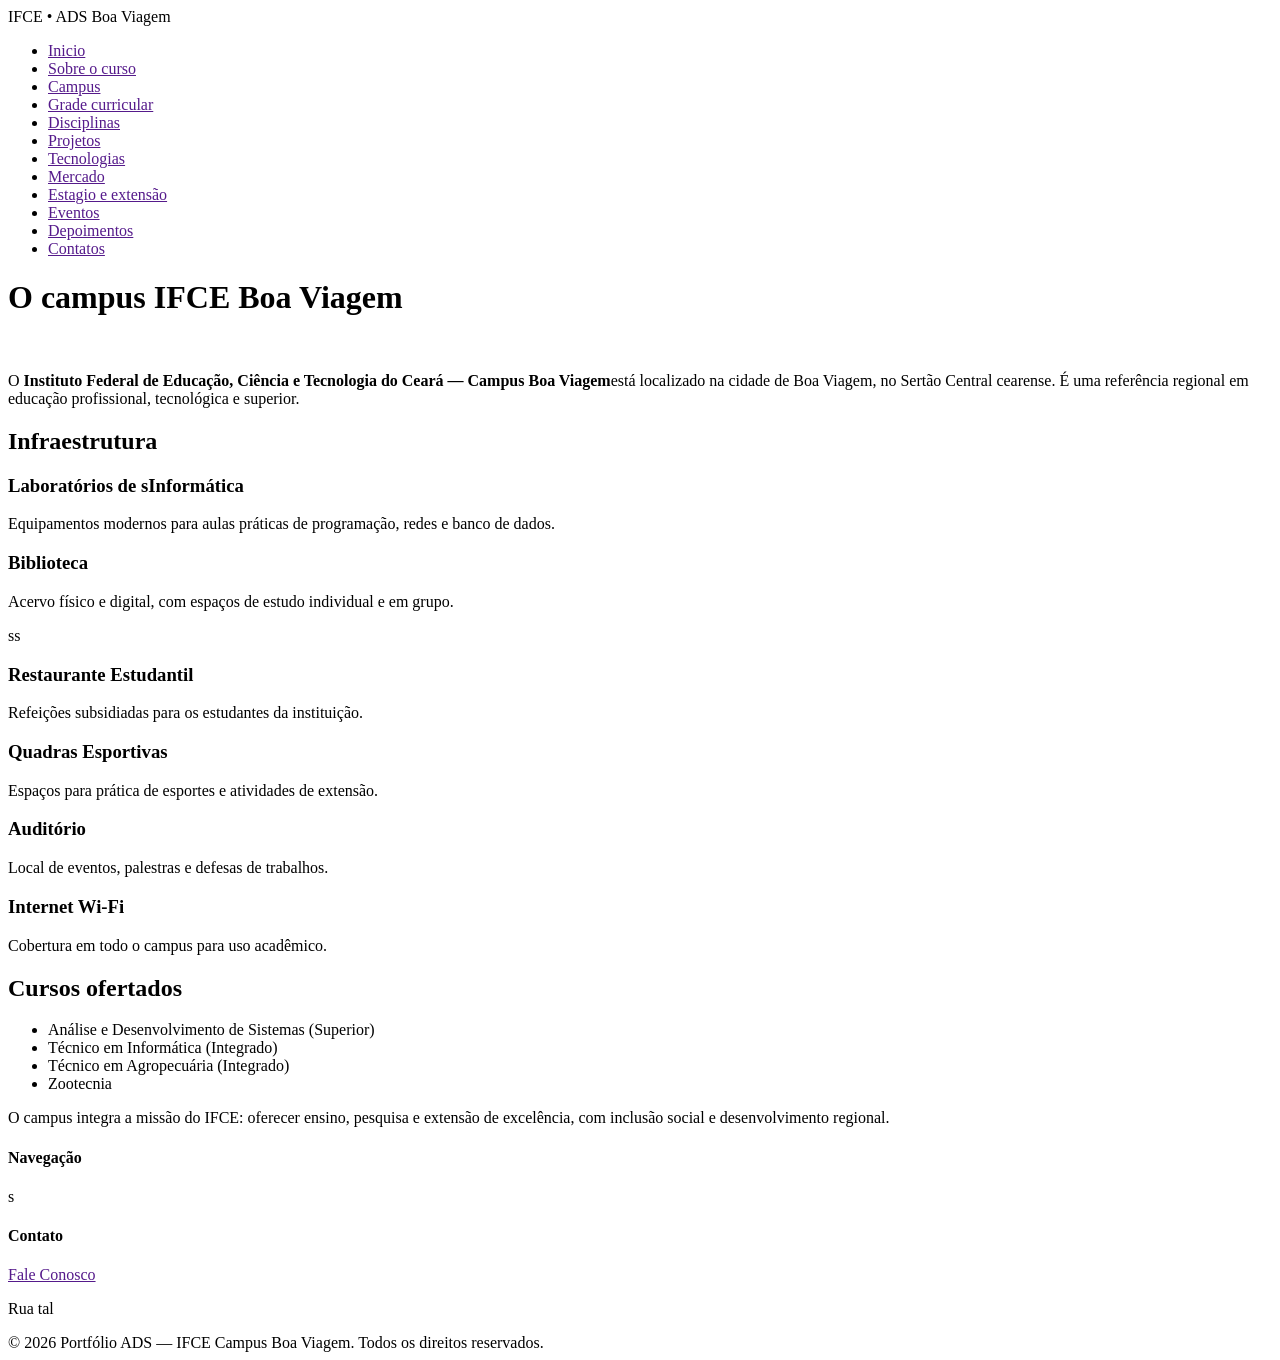
==== campus.html @ 60e9fd4e "campus" ====
<!doctype html>
<html lang="pt-br">
  <head>
    <meta charset="UTF-8" />
    <meta name="viewport" content="width=device-width, initial-scale=1.0" />
    <title>O Campus IFCE Boa Viagem</title>
    <meta
      name="description"
      content="Portfólio do curso de Análise e Desenvolvimento de Sistemas do IFCE Campus Boa Viagem - O Campus IFCE Boa Viagem"
    />
    <link rel="stylesheet" href="css/style.css" />
  </head>
  <body>
    <header>
      <div>IFCE <span>•</span> ADS Boa Viagem</div>
      <nav>
        <ul>
          <li><a href="">Inicio</a></li>
          <li><a href="">Sobre o curso</a></li>
          <li><a href="">Campus</a></li>
          <li><a href="">Grade curricular</a></li>
          <li><a href="">Disciplinas</a></li>
          <li><a href="">Projetos</a></li>
          <li><a href="">Tecnologias</a></li>
          <li><a href="">Mercado</a></li>
          <li><a href="">Estagio e extensão</a></li>
          <li><a href="">Eventos</a></li>
          <li><a href="">Depoimentos</a></li>
          <li><a href="">Contatos</a></li>
        </ul>
      </nav>
    </header>
    <main>
      <div>
        <h1>O campus IFCE Boa Viagem</h1>
        <!---Colocar a imagem do campus-->
        <img src="" alt="" />
        <p>
          O
          <strong
            >Instituto Federal de Educação, Ciência e Tecnologia do Ceará —
            Campus Boa Viagem</strong
          >está localizado na cidade de Boa Viagem, no Sertão Central cearense.
          É uma referência regional em educação profissional, tecnológica e
          superior.
        </p>
        <h2>Infraestrutura</h2>
      <div>
        <!---Fazer os card com alguma classe tipo com o nome card-->
    <div >
        <h3> Laboratórios de sInformática</h3><p>Equipamentos modernos para aulas práticas de programação, redes e banco de dados.</p></div>
    <div "><h3>Biblioteca</h3><p>Acervo físico e digital, com espaços de estudo individual e em grupo.</p></div>ss
    <div ><h3>Restaurante Estudantil</h3><p>Refeições subsidiadas para os estudantes da instituição.</p></div>
    <div ><h3>Quadras Esportivas</h3><p>Espaços para prática de esportes e atividades de extensão.</p></div>
    <div ><h3> Auditório</h3><p>Local de eventos, palestras e defesas de trabalhos.</p></div>
    <div ><h3> Internet Wi-Fi</h3><p>Cobertura em todo o campus para uso acadêmico.</p></div>
  </div>
  <h2>Cursos ofertados</h2>
  <ul>
    <li>Análise e Desenvolvimento de Sistemas (Superior)</li>
    <li>Técnico em Informática (Integrado)</li>
    <li>Técnico em Agropecuária (Integrado)</li>
    <li>Zootecnia</li>
  </ul>
  <div><p>O campus integra a missão do IFCE: oferecer ensino, pesquisa e extensão de excelência, com inclusão social e desenvolvimento regional.</p></div>
    </main>
    <footer>
        <div>
            <h4>Navegação</h4>
            <a href=""></a>
            <a href=""></a>
            <a href=""></a>
            <a href=""></a>
        </div>
        <div>s
            <h4>Contato</h4>
            <a href="">Fale Conosco</a>
            <p>Rua tal</p>
        </div>
        <div>© 2026 Portfólio ADS — IFCE Campus Boa Viagem. Todos os direitos reservados.</div>
    </footer>
  </body>
</html>
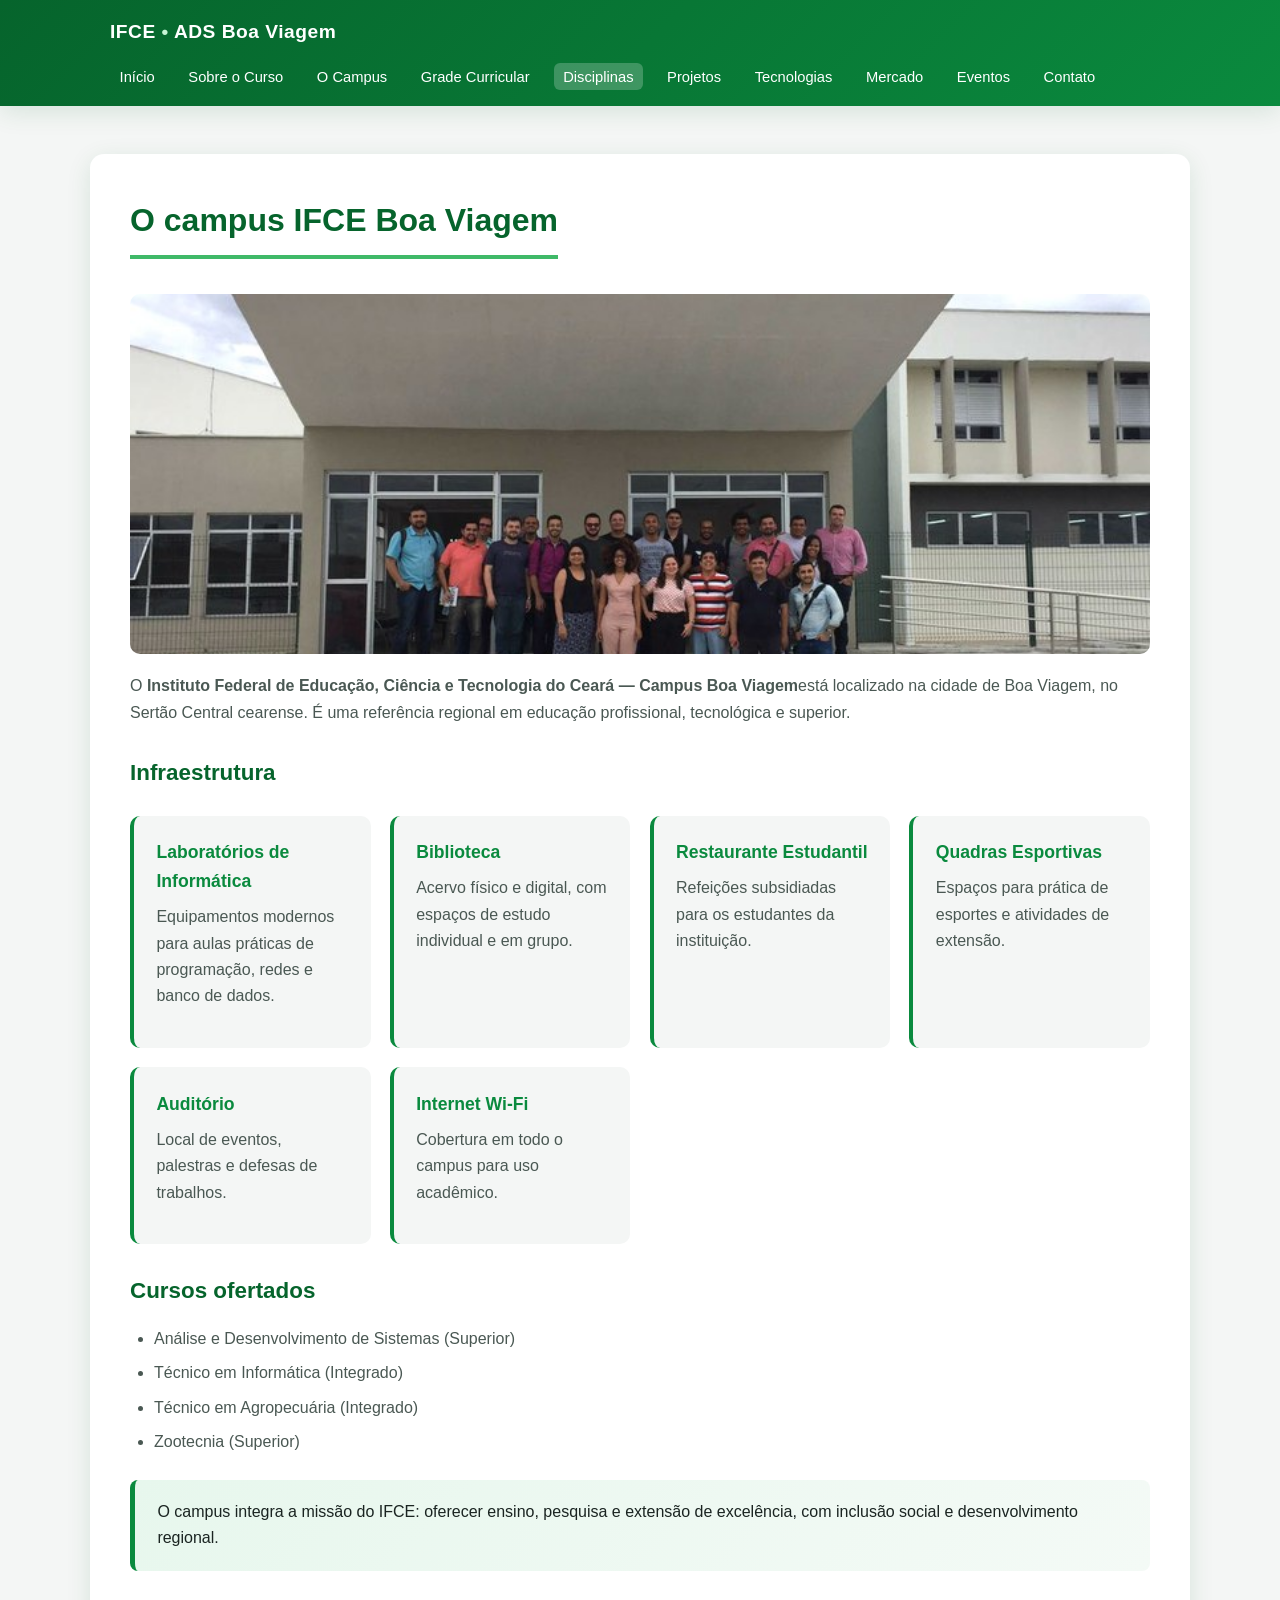
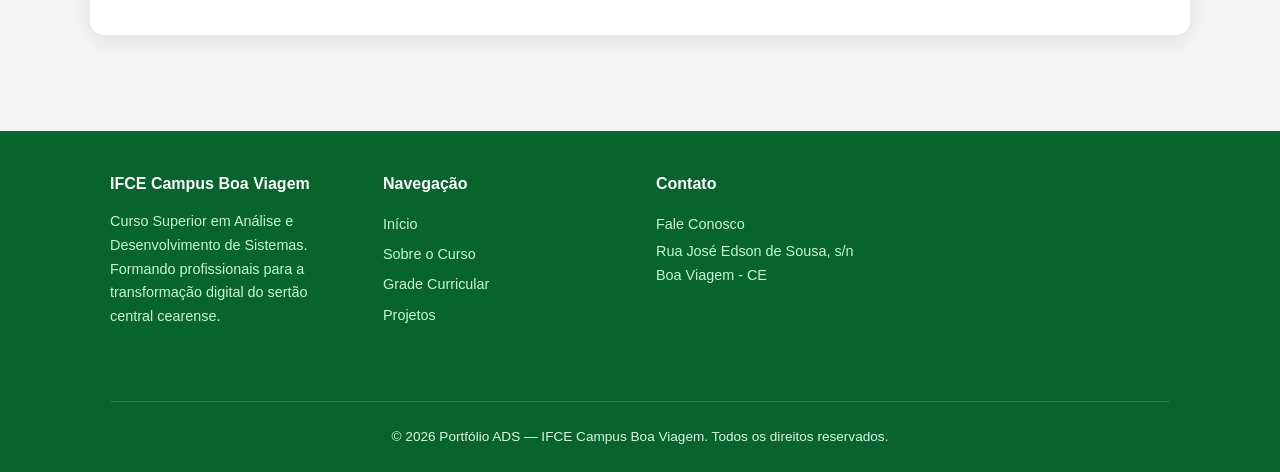
==== commit 430f60d8: "Atualização geral" ====
--- a/campus.html
+++ b/campus.html
@@ -8,33 +8,52 @@
       name="description"
       content="Portfólio do curso de Análise e Desenvolvimento de Sistemas do IFCE Campus Boa Viagem - O Campus IFCE Boa Viagem"
     />
-    <link rel="stylesheet" href="css/style.css" />
+    <link rel="stylesheet" href="default.css" />
   </head>
   <body>
-    <header>
-      <div>IFCE <span>•</span> ADS Boa Viagem</div>
-      <nav>
-        <ul>
-          <li><a href="">Inicio</a></li>
-          <li><a href="">Sobre o curso</a></li>
-          <li><a href="">Campus</a></li>
-          <li><a href="">Grade curricular</a></li>
-          <li><a href="">Disciplinas</a></li>
-          <li><a href="">Projetos</a></li>
-          <li><a href="">Tecnologias</a></li>
-          <li><a href="">Mercado</a></li>
-          <li><a href="">Estagio e extensão</a></li>
-          <li><a href="">Eventos</a></li>
-          <li><a href="">Depoimentos</a></li>
-          <li><a href="">Contatos</a></li>
-        </ul>
-      </nav>
+     <header class="topo">
+      <div class="container topo-flex">
+        <div class="logo">IFCE <span>•</span> ADS Boa Viagem</div>
+        <nav>
+          <ul>
+            <li><a href="index.html" data-page="index.html">Início</a></li>
+            <li>
+              <a href="sobre.html" data-page="sobre.html">Sobre o Curso</a>
+            </li>
+            <li><a href="campus.html" data-page="campus.html">O Campus</a></li>
+            <li>
+              <a href="grade.html" data-page="grade.html">Grade Curricular</a>
+            </li>
+            <li>
+              <a
+                href="disciplinas.html"
+                data-page="disciplinas.html"
+                class="ativo"
+                >Disciplinas</a
+              >
+            </li>
+            <li>
+              <a href="projetos.html" data-page="projetos.html">Projetos</a>
+            </li>
+            <li>
+              <a href="tecnologias.html" data-page="tecnologias.html"
+                >Tecnologias</a
+              >
+            </li>
+            <li><a href="mercado.html" data-page="mercado.html">Mercado</a></li>
+           
+            <li><a href="eventos.html" data-page="eventos.html">Eventos</a></li>
+            
+            <li><a href="contato.html" data-page="contato.html">Contato</a></li>
+          </ul>
+        </nav>
+      </div>
     </header>
     <main>
-      <div>
-        <h1>O campus IFCE Boa Viagem</h1>
+      <div class="container">
+        <h1 class="titulo">O campus IFCE Boa Viagem</h1>
         <!---Colocar a imagem do campus-->
-        <img src="" alt="" />
+        <img src="./img/c0e20e7d-0bf5-413f-8aed-15271212610f.jpeg" alt="Vista do campus com a equipe" class="img-destaque" />
         <p>
           O
           <strong
@@ -45,39 +64,45 @@
           superior.
         </p>
         <h2>Infraestrutura</h2>
-      <div>
+      <div class="grid grid-3">
         <!---Fazer os card com alguma classe tipo com o nome card-->
-    <div >
-        <h3> Laboratórios de sInformática</h3><p>Equipamentos modernos para aulas práticas de programação, redes e banco de dados.</p></div>
-    <div "><h3>Biblioteca</h3><p>Acervo físico e digital, com espaços de estudo individual e em grupo.</p></div>ss
-    <div ><h3>Restaurante Estudantil</h3><p>Refeições subsidiadas para os estudantes da instituição.</p></div>
-    <div ><h3>Quadras Esportivas</h3><p>Espaços para prática de esportes e atividades de extensão.</p></div>
-    <div ><h3> Auditório</h3><p>Local de eventos, palestras e defesas de trabalhos.</p></div>
-    <div ><h3> Internet Wi-Fi</h3><p>Cobertura em todo o campus para uso acadêmico.</p></div>
+    <div class="card">
+        <h3> Laboratórios de Informática</h3><p>Equipamentos modernos para aulas práticas de programação, redes e banco de dados.</p></div>
+    <div class="card"><h3>Biblioteca</h3><p>Acervo físico e digital, com espaços de estudo individual e em grupo.</p></div>
+    <div class="card"><h3>Restaurante Estudantil</h3><p>Refeições subsidiadas para os estudantes da instituição.</p></div>
+    <div class="card" ><h3>Quadras Esportivas</h3><p>Espaços para prática de esportes e atividades de extensão.</p></div>
+    <div class="card"><h3> Auditório</h3><p>Local de eventos, palestras e defesas de trabalhos.</p></div>
+    <div class="card"><h3> Internet Wi-Fi</h3><p>Cobertura em todo o campus para uso acadêmico.</p></div>
   </div>
   <h2>Cursos ofertados</h2>
-  <ul>
+  <ul class="lista">
     <li>Análise e Desenvolvimento de Sistemas (Superior)</li>
     <li>Técnico em Informática (Integrado)</li>
     <li>Técnico em Agropecuária (Integrado)</li>
-    <li>Zootecnia</li>
+    <li>Zootecnia (Superior)</li>
   </ul>
-  <div><p>O campus integra a missão do IFCE: oferecer ensino, pesquisa e extensão de excelência, com inclusão social e desenvolvimento regional.</p></div>
+  <div class="destaque"><p>O campus integra a missão do IFCE: oferecer ensino, pesquisa e extensão de excelência, com inclusão social e desenvolvimento regional.</p></div>
     </main>
     <footer>
-        <div>
-            <h4>Navegação</h4>
-            <a href=""></a>
-            <a href=""></a>
-            <a href=""></a>
-            <a href=""></a>
-        </div>
-        <div>s
-            <h4>Contato</h4>
-            <a href="">Fale Conosco</a>
-            <p>Rua tal</p>
-        </div>
-        <div>© 2026 Portfólio ADS — IFCE Campus Boa Viagem. Todos os direitos reservados.</div>
-    </footer>
+  <div class="container">
+    <div>
+      <h4>IFCE Campus Boa Viagem</h4>
+      <p style="color:#c8f5d6;font-size:.9rem">Curso Superior em Análise e Desenvolvimento de Sistemas. Formando profissionais para a transformação digital do sertão central cearense.</p>
+    </div>
+    <div>
+      <h4>Navegação</h4>
+      <a href="index.html">Início</a>
+      <a href="sobre.html">Sobre o Curso</a>
+      <a href="grade.html">Grade Curricular</a>
+      <a href="projetos.html">Projetos</a>
+    </div>
+    <div>
+      <h4>Contato</h4>
+      <a href="contato.html">Fale Conosco</a>
+      <p style="color:#c8f5d6;font-size:.9rem">Rua José Edson de Sousa, s/n<br>Boa Viagem - CE</p>
+    </div>
+    <div class="copy">© 2026 Portfólio ADS — IFCE Campus Boa Viagem. Todos os direitos reservados.</div>
+  </div>
+</footer>
   </body>
 </html>
--- a/default.css
+++ b/default.css
@@ -0,0 +1,477 @@
+/* ============================================
+   🌿 PORTFÓLIO ADS IFCE — ESTILOS GLOBAIS
+   ============================================ */
+
+/* ----- CORES (variáveis) ----- */
+:root {
+  --verde: #0a8a3e;
+  --verde-escuro: #06642c;
+  --verde-claro: #3fb968;
+  --branco: #ffffff;
+  --cinza: #f4f6f5;
+  --cinza-2: #e6ebe7;
+  --texto: #1a2421;
+  --texto-suave: #4a5853;
+  --sombra: 0 6px 24px rgba(6, 100, 44, 0.12);
+}
+
+/* ----- RESET BÁSICO ----- */
+* {
+  box-sizing: border-box;
+  margin: 0;
+  padding: 0;
+}
+
+html {
+  scroll-behavior: smooth;
+}
+
+body {
+  font-family: "Segoe UI", Tahoma, Arial, sans-serif;
+  color: var(--texto);
+  background: var(--cinza);
+  line-height: 1.65;
+}
+
+a {
+  color: var(--verde-escuro);
+  text-decoration: none;
+}
+
+a:hover {
+  text-decoration: underline;
+}
+
+img {
+  max-width: 100%;
+  display: block;
+}
+
+/* ============================================
+   HEADER (topo)
+   ============================================ */
+
+header.topo {
+  background: linear-gradient(135deg, var(--verde-escuro), var(--verde));
+  color: #fff;
+  padding: 1rem 0;
+  box-shadow: var(--sombra);
+  position: sticky;
+  top: 0;
+  z-index: 50;
+}
+
+.container {
+  max-width: 1100px;
+  margin: 0 auto;
+  padding: 0 1.25rem;
+}
+
+.topo-flex {
+  display: flex;
+  justify-content: space-between;
+  align-items: center;
+  flex-wrap: wrap;
+  gap: 1rem;
+}
+
+.logo {
+  font-weight: 700;
+  font-size: 1.2rem;
+  letter-spacing: 0.5px;
+}
+
+.logo span {
+  color: #c8f5d6;
+}
+
+nav ul {
+  display: flex;
+  flex-wrap: wrap;
+  gap: 0.25rem 0.9rem;
+  list-style: none;
+}
+
+nav a {
+  color: #fff;
+  font-size: 0.92rem;
+  padding: 0.35rem 0.6rem;
+  border-radius: 6px;
+  transition: background 0.2s;
+}
+
+nav a:hover {
+  background: rgba(255, 255, 255, 0.15);
+  text-decoration: none;
+}
+
+nav a.ativo {
+  background: rgba(255, 255, 255, 0.22);
+}
+
+/* ============================================
+   HERO (seção de destaque no topo)
+   ============================================ */
+
+.hero {
+  background:
+    linear-gradient(rgba(6, 100, 44, 0.7), rgba(10, 138, 62, 0.6)),
+    url("../img/hero.jpg") center / cover;
+  color: #fff;
+  padding: 5rem 1rem;
+  text-align: center;
+}
+
+.hero h1 {
+  font-size: 2.6rem;
+  margin-bottom: 1rem;
+  text-shadow: 0 2px 8px rgba(0, 0, 0, 0.3);
+}
+
+.hero p {
+  font-size: 1.15rem;
+  max-width: 720px;
+  margin: 0 auto 1.5rem;
+}
+
+.btn {
+  display: inline-block;
+  background: #fff;
+  color: var(--verde-escuro);
+  padding: 0.85rem 1.8rem;
+  border-radius: 30px;
+  font-weight: 600;
+  transition:
+    transform 0.2s,
+    box-shadow 0.2s;
+}
+
+.btn:hover {
+  transform: translateY(-2px);
+  box-shadow: 0 8px 20px rgba(0, 0, 0, 0.2);
+  text-decoration: none;
+}
+
+.btn-outline {
+  background: transparent;
+  color: #fff;
+  border: 2px solid #fff;
+}
+
+/* ============================================
+   CONTEÚDO PRINCIPAL
+   ============================================ */
+
+main {
+  padding: 3rem 0;
+  min-height: 60vh;
+}
+
+main .container {
+  background: #fff;
+  padding: 2.5rem;
+  border-radius: 14px;
+  box-shadow: var(--sombra);
+}
+
+h1.titulo {
+  color: var(--verde-escuro);
+  font-size: 2rem;
+  margin-bottom: 1rem;
+  border-bottom: 4px solid var(--verde-claro);
+  padding-bottom: 0.5rem;
+  display: inline-block;
+}
+
+h2 {
+  color: var(--verde-escuro);
+  margin: 1.8rem 0 0.8rem;
+  font-size: 1.4rem;
+}
+
+h3 {
+  color: var(--verde);
+  margin: 1.2rem 0 0.5rem;
+  font-size: 1.1rem;
+}
+
+p {
+  margin-bottom: 1rem;
+  color: var(--texto-suave);
+}
+
+ul.lista,
+ol.lista {
+  margin: 1rem 0 1.2rem 1.5rem;
+}
+
+ul.lista li,
+ol.lista li {
+  margin-bottom: 0.5rem;
+  color: var(--texto-suave);
+}
+
+/* ============================================
+   GRID DE CARDS
+   ============================================ */
+
+.grid {
+  display: grid;
+  gap: 1.2rem;
+  margin: 1.5rem 0;
+}
+
+.grid-2 {
+  grid-template-columns: repeat(auto-fit, minmax(260px, 1fr));
+}
+
+.grid-3 {
+  grid-template-columns: repeat(auto-fit, minmax(220px, 1fr));
+}
+
+/*
+   💡 CARD
+   Cada card tem:
+   - fundo cinza claro
+   - borda verde na esquerda (destaque)
+   - cantos arredondados
+   - elevação suave ao passar o mouse
+*/
+
+.card {
+  background: var(--cinza);
+  padding: 1.4rem;
+  border-radius: 10px;
+  border-left: 4px solid var(--verde);
+  transition:
+    transform 0.2s,
+    box-shadow 0.2s;
+}
+
+.card:hover {
+  transform: translateY(-4px);
+  box-shadow: var(--sombra);
+}
+
+.card h3 {
+  margin-top: 0;
+}
+
+/* Número grande dentro do card (ex: estatísticas) */
+.card .num {
+  font-size: 2rem;
+  font-weight: 700;
+  color: var(--verde);
+  display: block;
+  margin-bottom: 0.3rem;
+}
+
+/* ============================================
+   TABELA
+   ============================================ */
+
+table {
+  width: 100%;
+  border-collapse: collapse;
+  margin: 1.5rem 0;
+  background: #fff;
+  border-radius: 8px;
+  overflow: hidden;
+  box-shadow: 0 2px 6px rgba(0, 0, 0, 0.05);
+}
+
+th {
+  background: var(--verde-escuro);
+  color: #fff;
+  padding: 0.85rem;
+  text-align: left;
+}
+
+td {
+  padding: 0.75rem 0.85rem;
+  border-bottom: 1px solid var(--cinza-2);
+}
+
+/* linhas pares com fundo diferente */
+tr:nth-child(even) td {
+  background: var(--cinza);
+}
+
+/* ============================================
+   DESTAQUE (caixa de aviso / info)
+   ============================================ */
+
+.destaque {
+  background: linear-gradient(135deg, #e7f7ed, #f4faf6);
+  border-left: 5px solid var(--verde);
+  padding: 1.2rem 1.4rem;
+  border-radius: 8px;
+  margin: 1.5rem 0;
+}
+
+.destaque p {
+  margin: 0;
+  color: var(--texto);
+}
+
+/* ============================================
+   IMAGEM DE DESTAQUE
+   ============================================ */
+
+.img-destaque {
+  width: 100%;
+  max-height: 360px;
+  object-fit: cover;
+  border-radius: 10px;
+  margin: 1.2rem 0;
+}
+
+/* ============================================
+   FORMULÁRIO
+   ============================================ */
+
+form {
+  display: grid;
+  gap: 1rem;
+  max-width: 560px;
+}
+
+label {
+  font-weight: 600;
+  color: var(--verde-escuro);
+}
+
+input,
+textarea,
+select {
+  width: 100%;
+  padding: 0.75rem;
+  border: 1.5px solid var(--cinza-2);
+  border-radius: 8px;
+  font: inherit;
+  background: #fff;
+}
+
+input:focus,
+textarea:focus,
+select:focus {
+  outline: none;
+  border-color: var(--verde);
+}
+
+button {
+  background: var(--verde);
+  color: #fff;
+  border: none;
+  padding: 0.85rem 2rem;
+  border-radius: 30px;
+  font-weight: 600;
+  cursor: pointer;
+  font-size: 1rem;
+}
+
+button:hover {
+  background: var(--verde-escuro);
+}
+
+/* ============================================
+   TIMELINE (linha do tempo)
+   ============================================ */
+
+.timeline {
+  position: relative;
+  padding-left: 2rem;
+  margin: 1.5rem 0;
+}
+
+/* linha vertical */
+.timeline::before {
+  content: "";
+  position: absolute;
+  left: 0.5rem;
+  top: 0;
+  bottom: 0;
+  width: 3px;
+  background: var(--verde-claro);
+}
+
+.timeline-item {
+  position: relative;
+  margin-bottom: 1.5rem;
+  padding-left: 1rem;
+}
+
+/* bolinha na linha do tempo */
+.timeline-item::before {
+  content: "";
+  position: absolute;
+  left: -1.65rem;
+  top: 0.4rem;
+  width: 14px;
+  height: 14px;
+  background: var(--verde);
+  border-radius: 50%;
+  border: 3px solid #fff;
+  box-shadow: 0 0 0 2px var(--verde);
+}
+
+.timeline-item strong {
+  color: var(--verde-escuro);
+}
+
+/* ============================================
+   FOOTER (rodapé)
+   ============================================ */
+
+footer {
+  background: var(--verde-escuro);
+  color: #dff5e6;
+  padding: 2.5rem 1rem 1.5rem;
+  margin-top: 3rem;
+}
+
+footer .container {
+  display: grid;
+  grid-template-columns: repeat(auto-fit, minmax(220px, 1fr));
+  gap: 2rem;
+}
+
+footer h4 {
+  color: #fff;
+  margin-bottom: 0.8rem;
+  font-size: 1rem;
+}
+
+footer a {
+  color: #c8f5d6;
+  display: block;
+  padding: 0.2rem 0;
+  font-size: 0.9rem;
+}
+
+footer .copy {
+  text-align: center;
+  padding-top: 1.5rem;
+  margin-top: 1.5rem;
+  border-top: 1px solid rgba(255, 255, 255, 0.15);
+  font-size: 0.85rem;
+  grid-column: 1 / -1;
+}
+
+/* ============================================
+   RESPONSIVO (tela pequena)
+   ============================================ */
+
+@media (max-width: 640px) {
+  .hero h1 {
+    font-size: 1.9rem;
+  }
+
+  main .container {
+    padding: 1.5rem;
+  }
+
+  nav ul {
+    justify-content: center;
+  }
+}
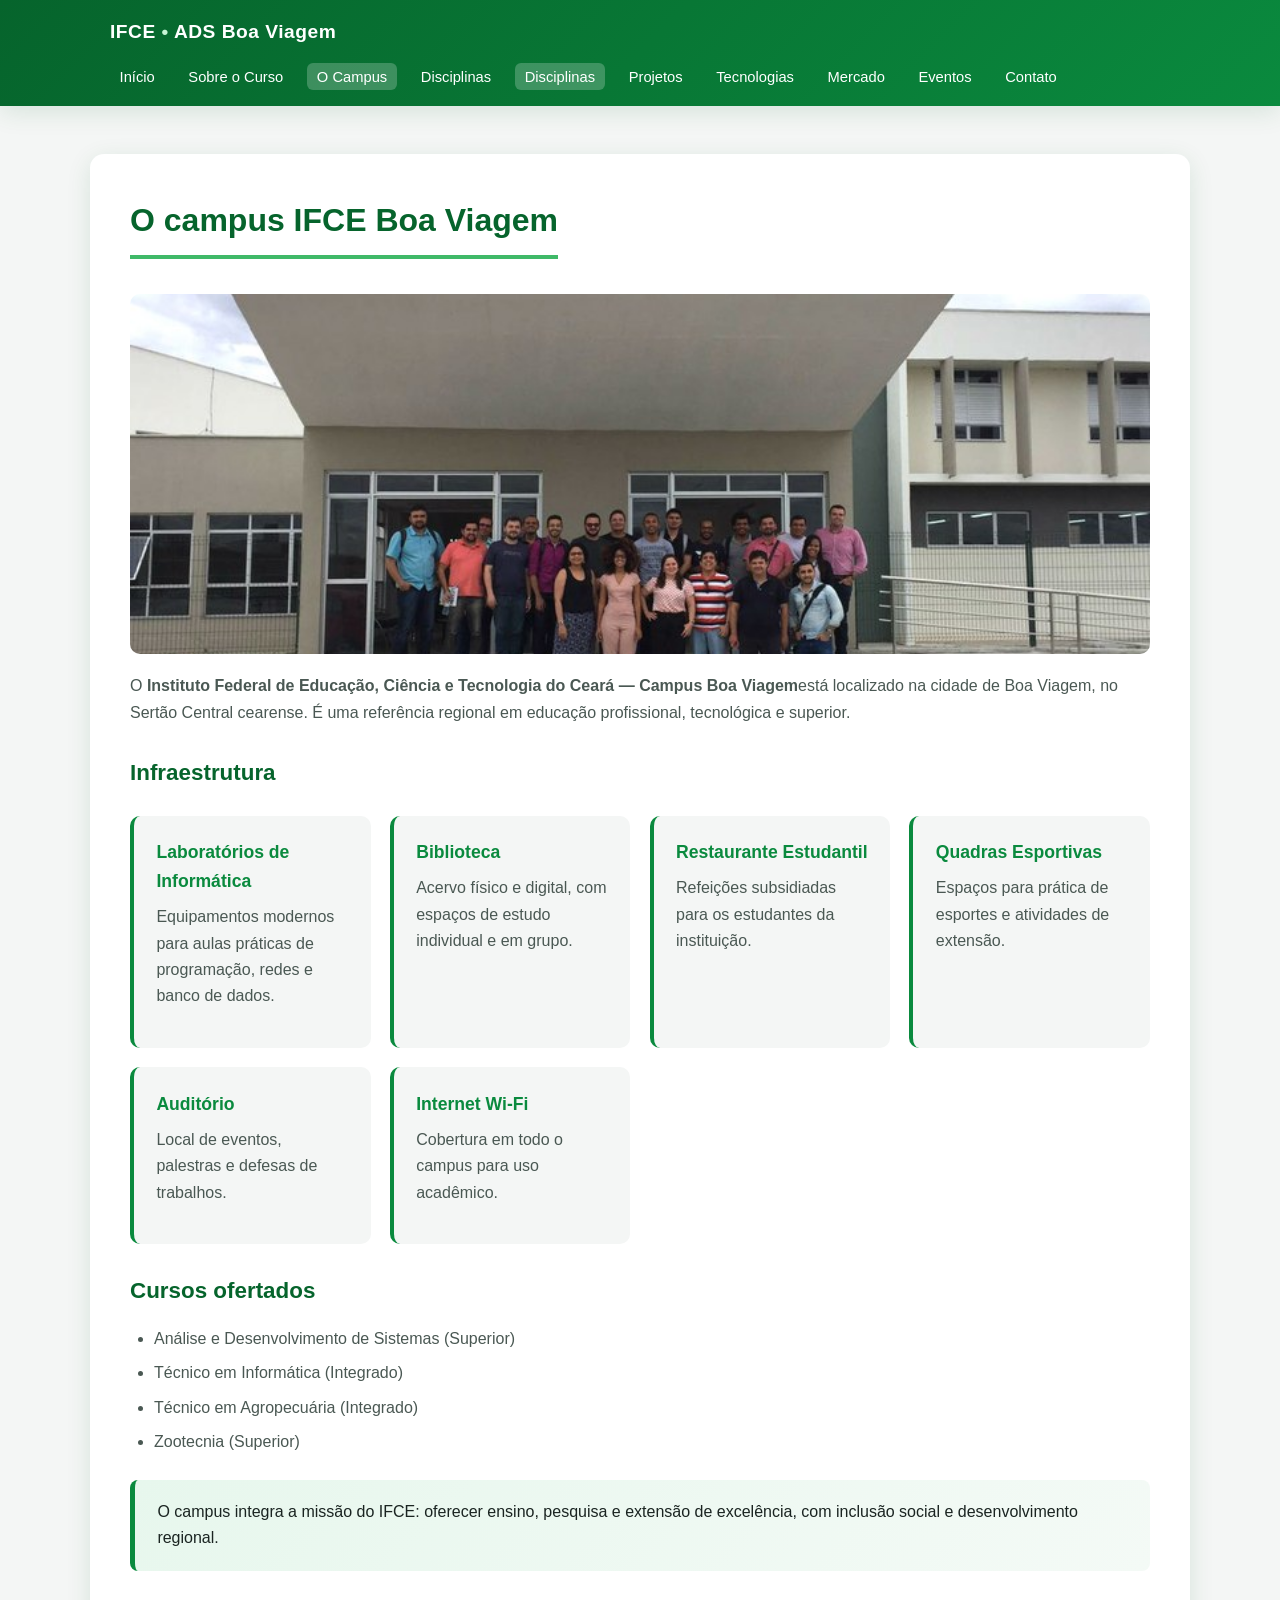
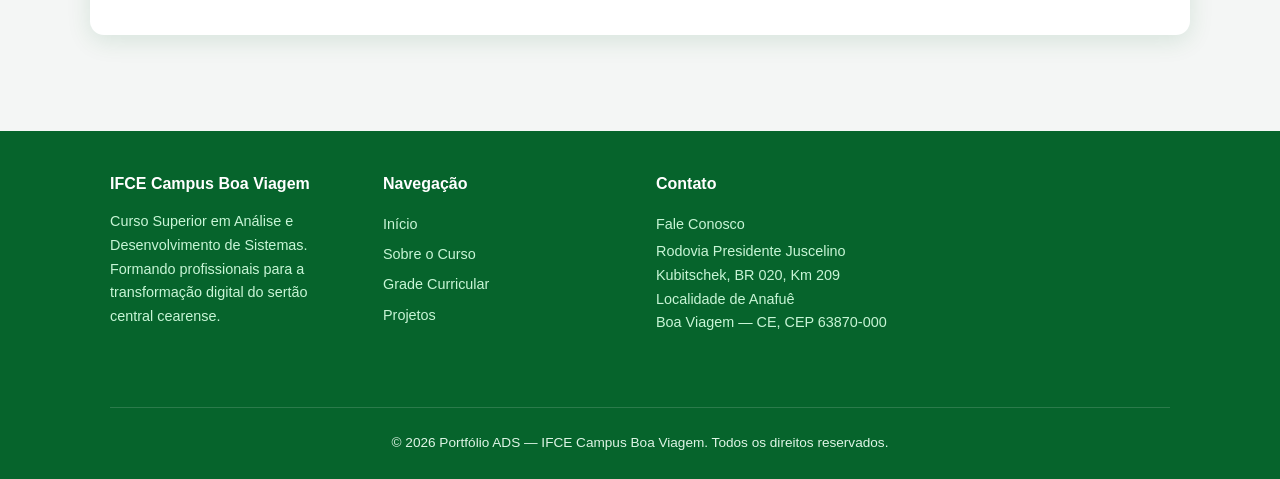
==== commit a00e8536: "Corrige navegação, links e padroniza header/footer em todas as páginas" ====
--- a/campus.html
+++ b/campus.html
@@ -20,9 +20,13 @@
             <li>
               <a href="sobre.html" data-page="sobre.html">Sobre o Curso</a>
             </li>
-            <li><a href="campus.html" data-page="campus.html">O Campus</a></li>
+            <li><a href="campus.html" data-page="campus.html" class="ativo">O Campus</a></li>
             <li>
-              <a href="grade.html" data-page="grade.html">Grade Curricular</a>
+              <a
+                href="disciplinas.html"
+                data-page="disciplinas.html"
+                >Disciplinas</a
+              >
             </li>
             <li>
               <a
@@ -99,7 +103,7 @@
     <div>
       <h4>Contato</h4>
       <a href="contato.html">Fale Conosco</a>
-      <p style="color:#c8f5d6;font-size:.9rem">Rua José Edson de Sousa, s/n<br>Boa Viagem - CE</p>
+      <p style="color:#c8f5d6;font-size:.9rem">Rodovia Presidente Juscelino Kubitschek, BR 020, Km 209<br>Localidade de Anafuê<br>Boa Viagem — CE, CEP 63870-000</p>
     </div>
     <div class="copy">© 2026 Portfólio ADS — IFCE Campus Boa Viagem. Todos os direitos reservados.</div>
   </div>
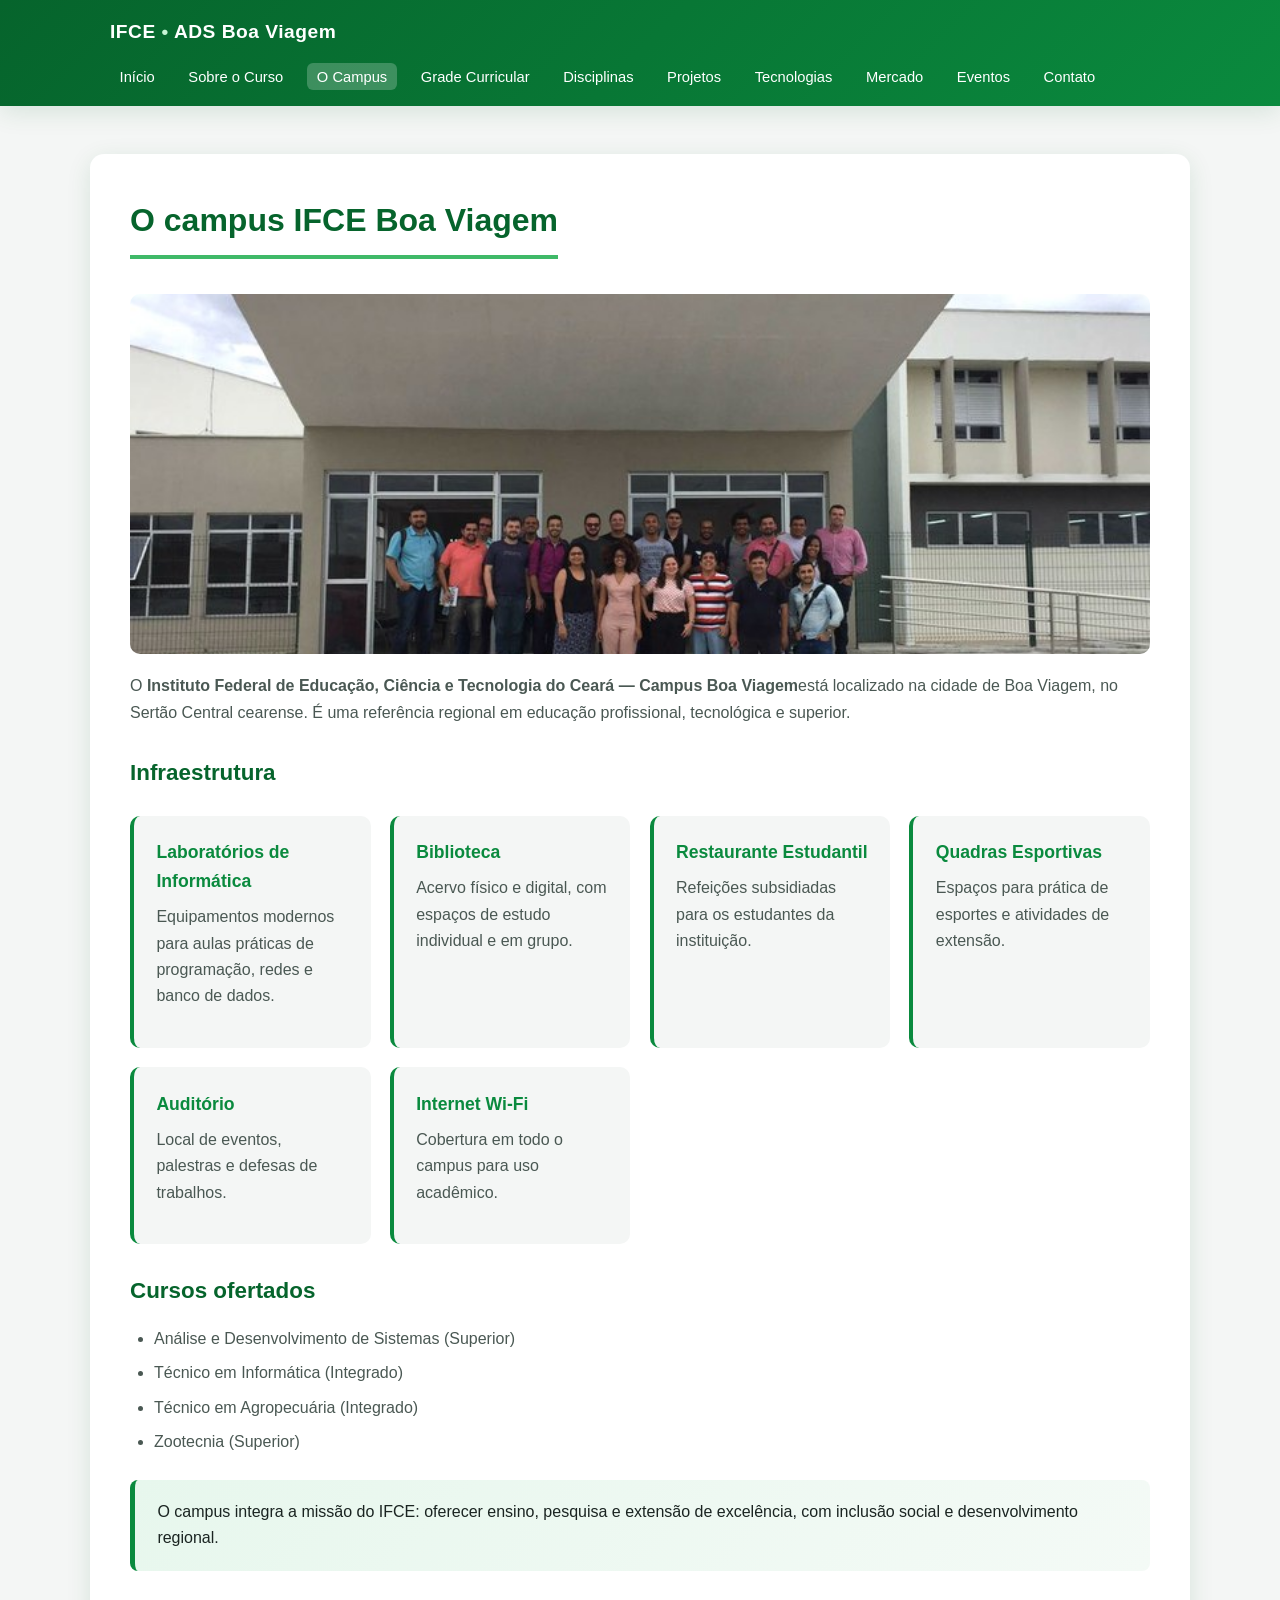
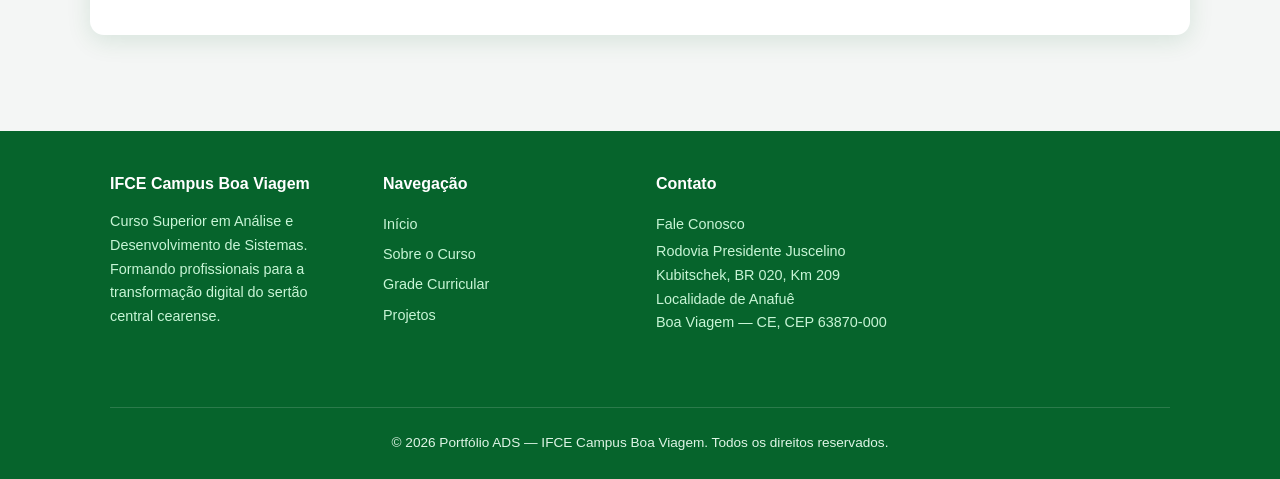
==== commit 9dd4f946: "Corrige navegação: campus.php (grade faltando, disciplinas duplicado), projetos.php (tecbologias), e" ====
--- a/campus.html
+++ b/campus.html
@@ -22,27 +22,16 @@
             </li>
             <li><a href="campus.html" data-page="campus.html" class="ativo">O Campus</a></li>
             <li>
-              <a
-                href="disciplinas.html"
-                data-page="disciplinas.html"
-                >Disciplinas</a
-              >
+              <a href="grade.html" data-page="grade.html">Grade Curricular</a>
             </li>
             <li>
-              <a
-                href="disciplinas.html"
-                data-page="disciplinas.html"
-                class="ativo"
-                >Disciplinas</a
-              >
+              <a href="disciplinas.html" data-page="disciplinas.html">Disciplinas</a>
             </li>
             <li>
               <a href="projetos.html" data-page="projetos.html">Projetos</a>
             </li>
             <li>
-              <a href="tecnologias.html" data-page="tecnologias.html"
-                >Tecnologias</a
-              >
+              <a href="tecnologias.html" data-page="tecnologias.html">Tecnologias</a>
             </li>
             <li><a href="mercado.html" data-page="mercado.html">Mercado</a></li>
            
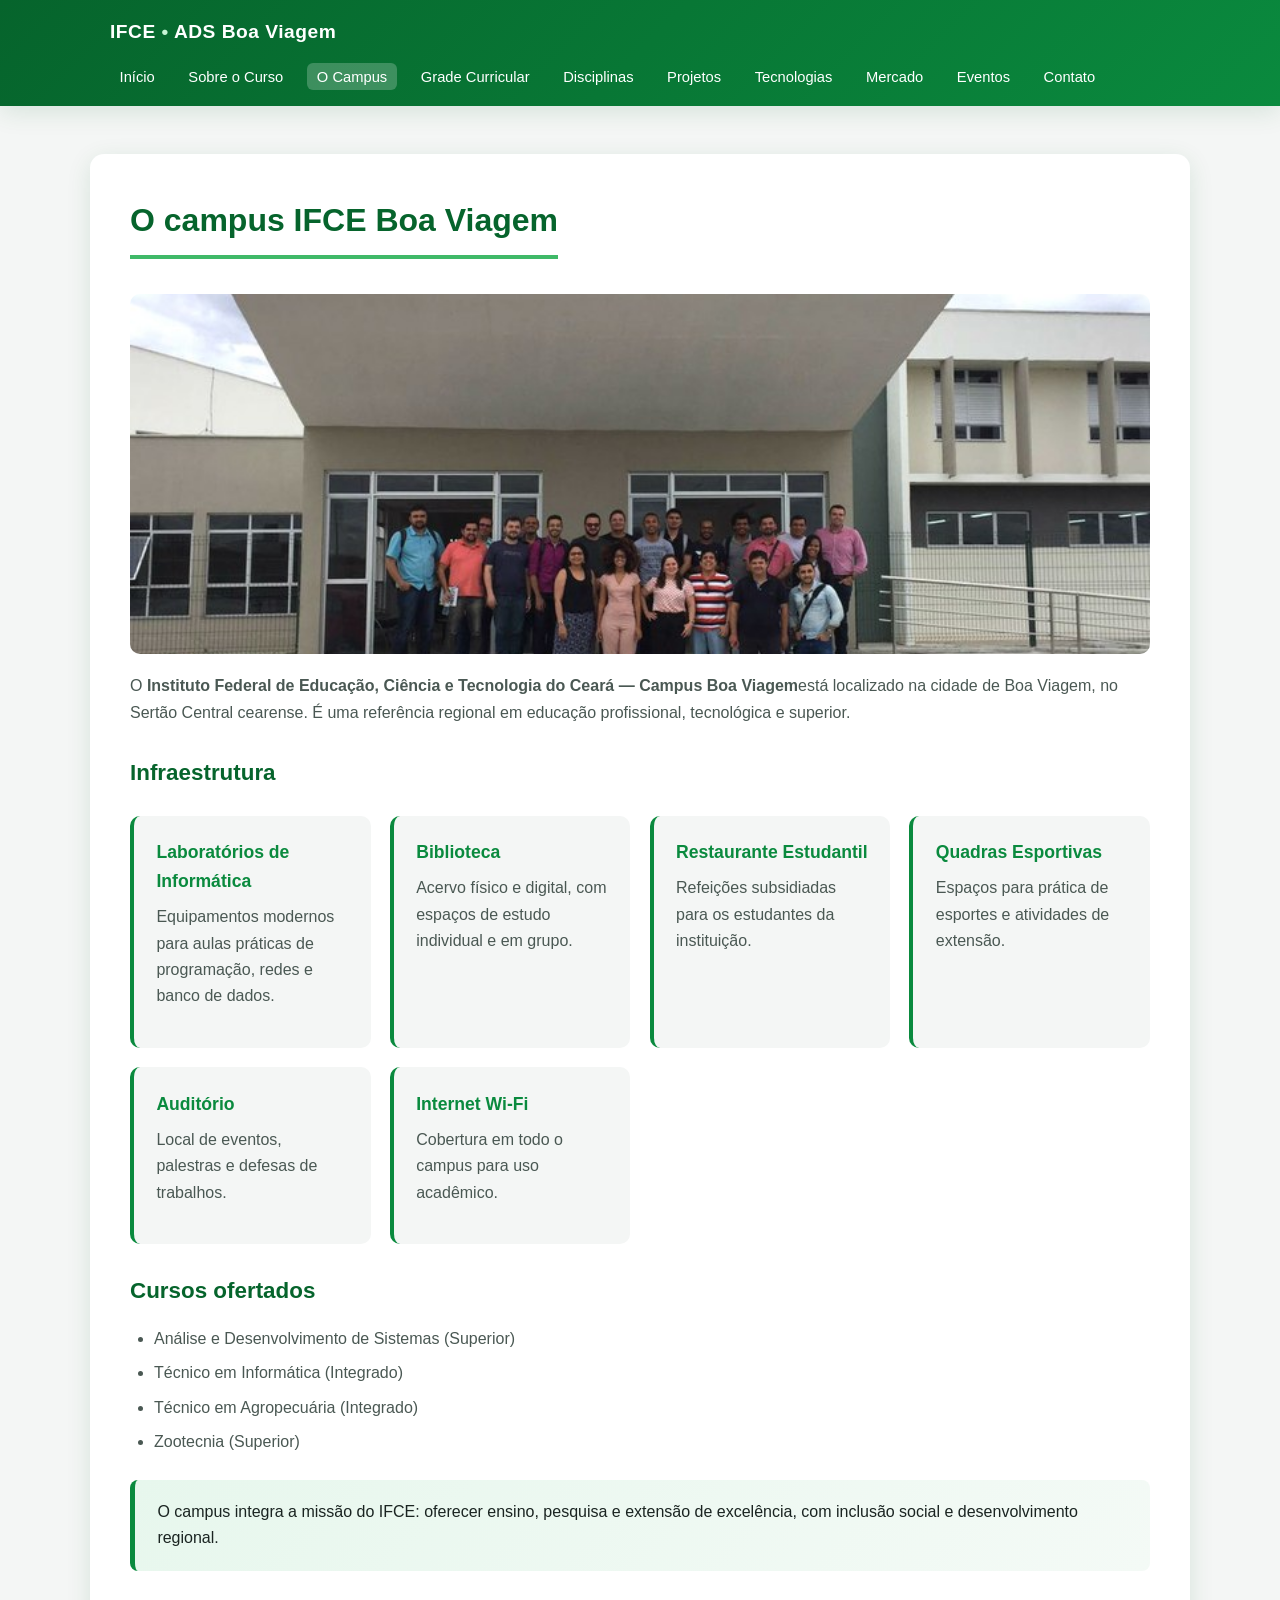
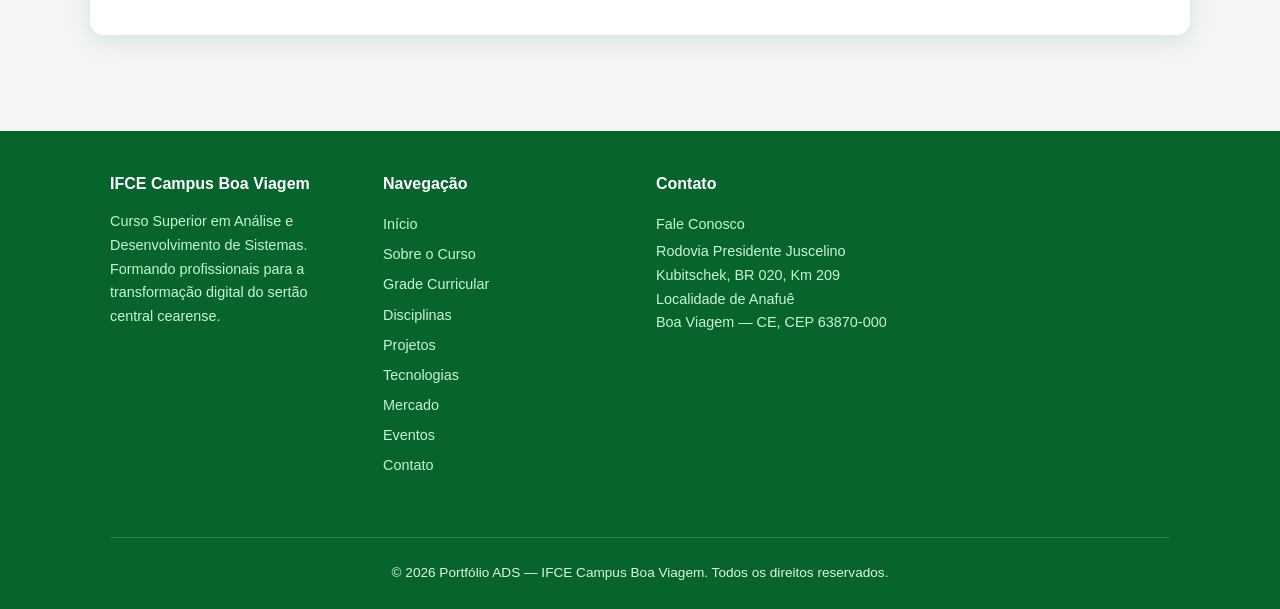
==== commit 36abc612: "Padroniza páginas grade.html e tecnologias.html (layout, classes, footer) e completa footer com toda" ====
--- a/campus.html
+++ b/campus.html
@@ -87,7 +87,12 @@
       <a href="index.html">Início</a>
       <a href="sobre.html">Sobre o Curso</a>
       <a href="grade.html">Grade Curricular</a>
+      <a href="disciplinas.html">Disciplinas</a>
       <a href="projetos.html">Projetos</a>
+      <a href="tecnologias.html">Tecnologias</a>
+      <a href="mercado.html">Mercado</a>
+      <a href="eventos.html">Eventos</a>
+      <a href="contato.html">Contato</a>
     </div>
     <div>
       <h4>Contato</h4>
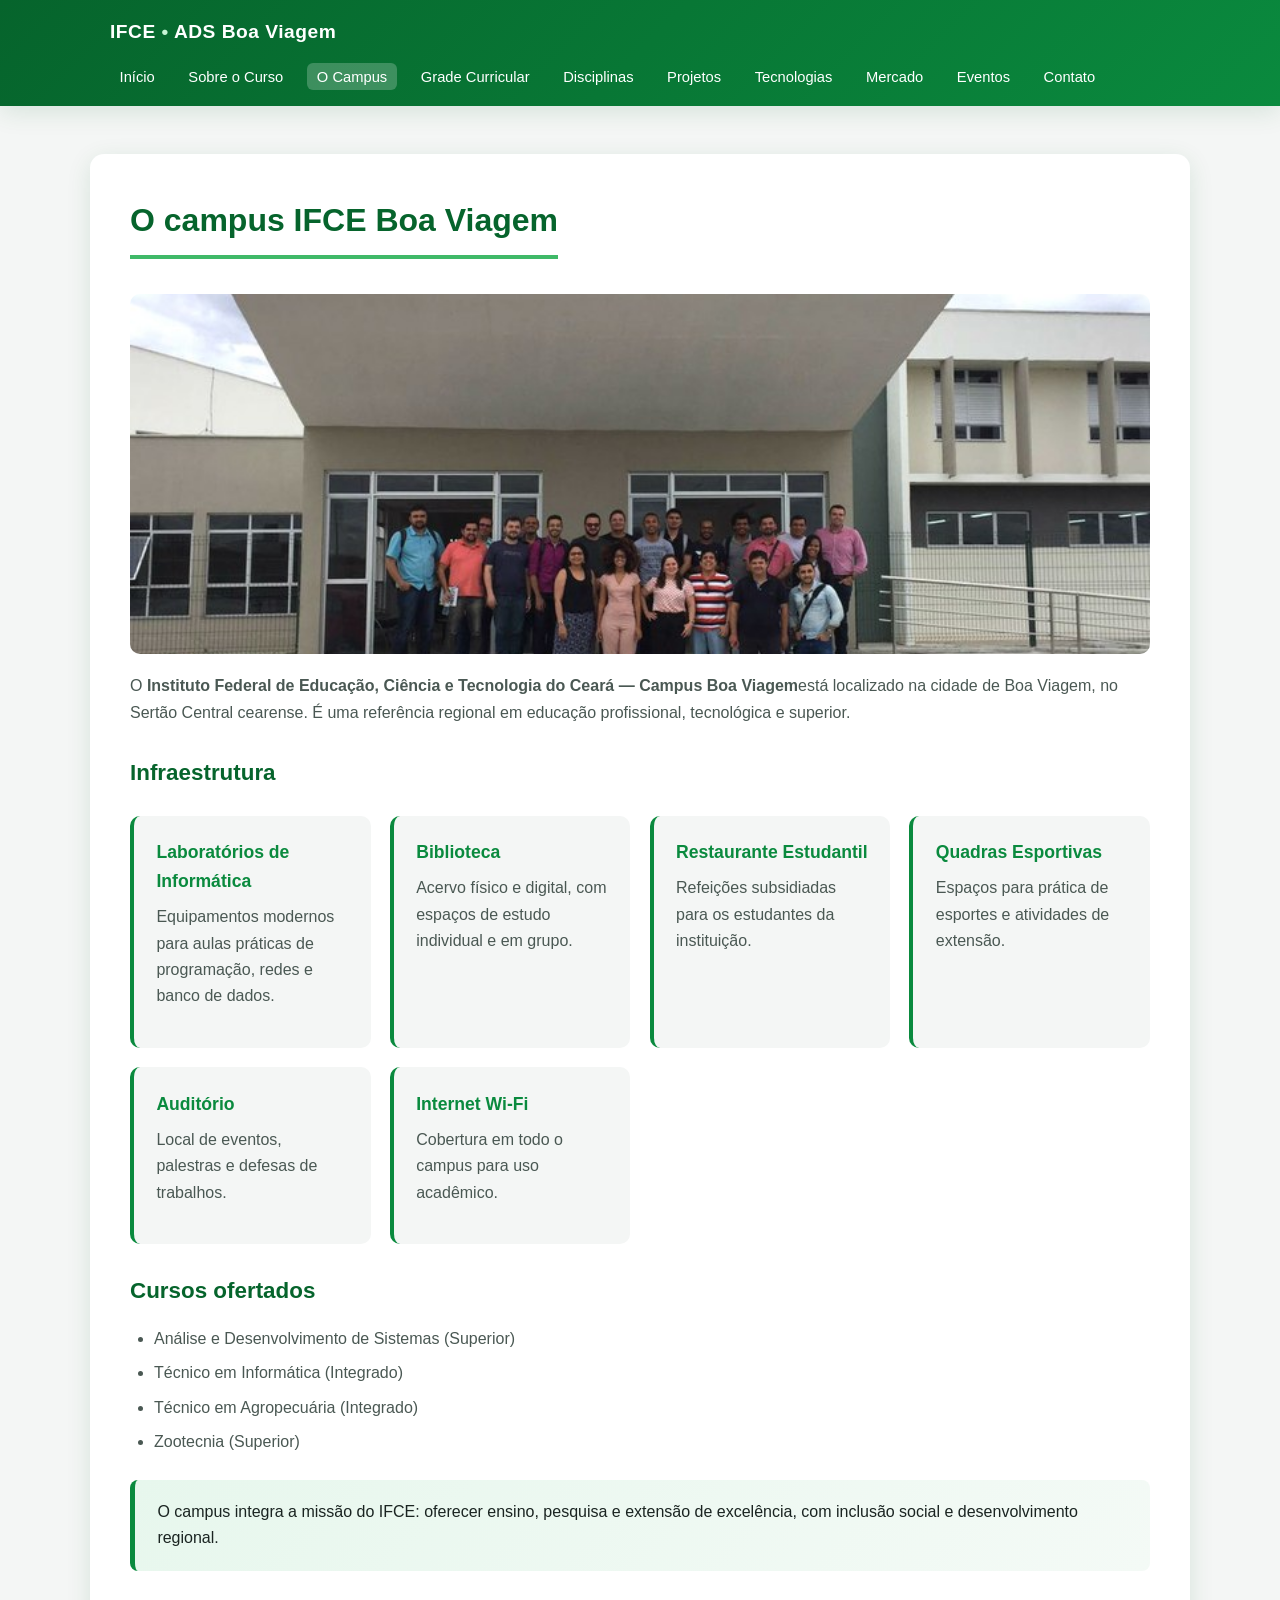
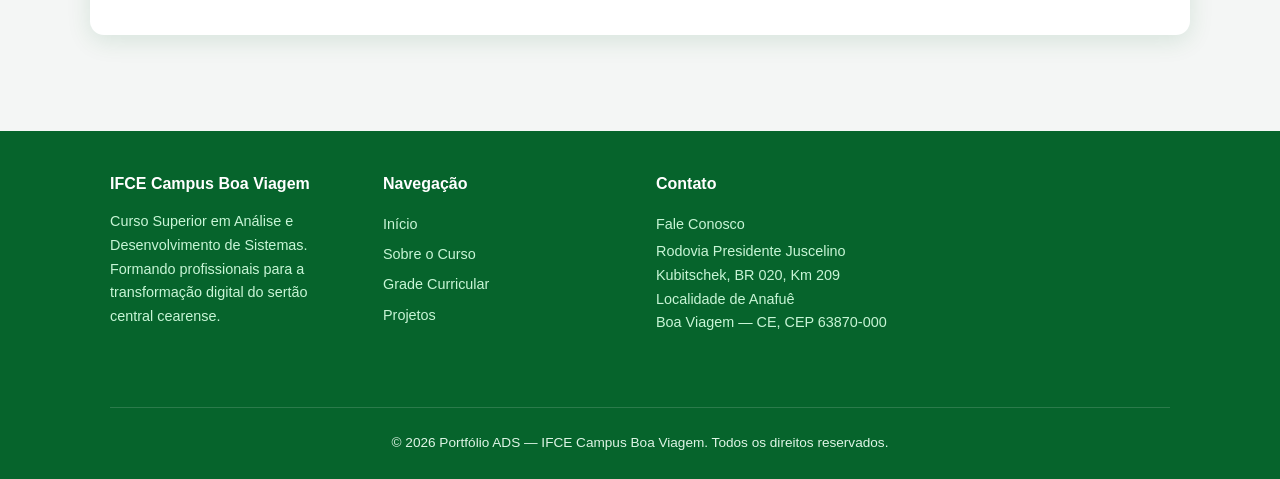
==== commit 0de974a5: "Padroniza footer: apenas Início, Sobre, Grade e Projetos em todas as páginas" ====
--- a/campus.html
+++ b/campus.html
@@ -87,12 +87,7 @@
       <a href="index.html">Início</a>
       <a href="sobre.html">Sobre o Curso</a>
       <a href="grade.html">Grade Curricular</a>
-      <a href="disciplinas.html">Disciplinas</a>
       <a href="projetos.html">Projetos</a>
-      <a href="tecnologias.html">Tecnologias</a>
-      <a href="mercado.html">Mercado</a>
-      <a href="eventos.html">Eventos</a>
-      <a href="contato.html">Contato</a>
     </div>
     <div>
       <h4>Contato</h4>
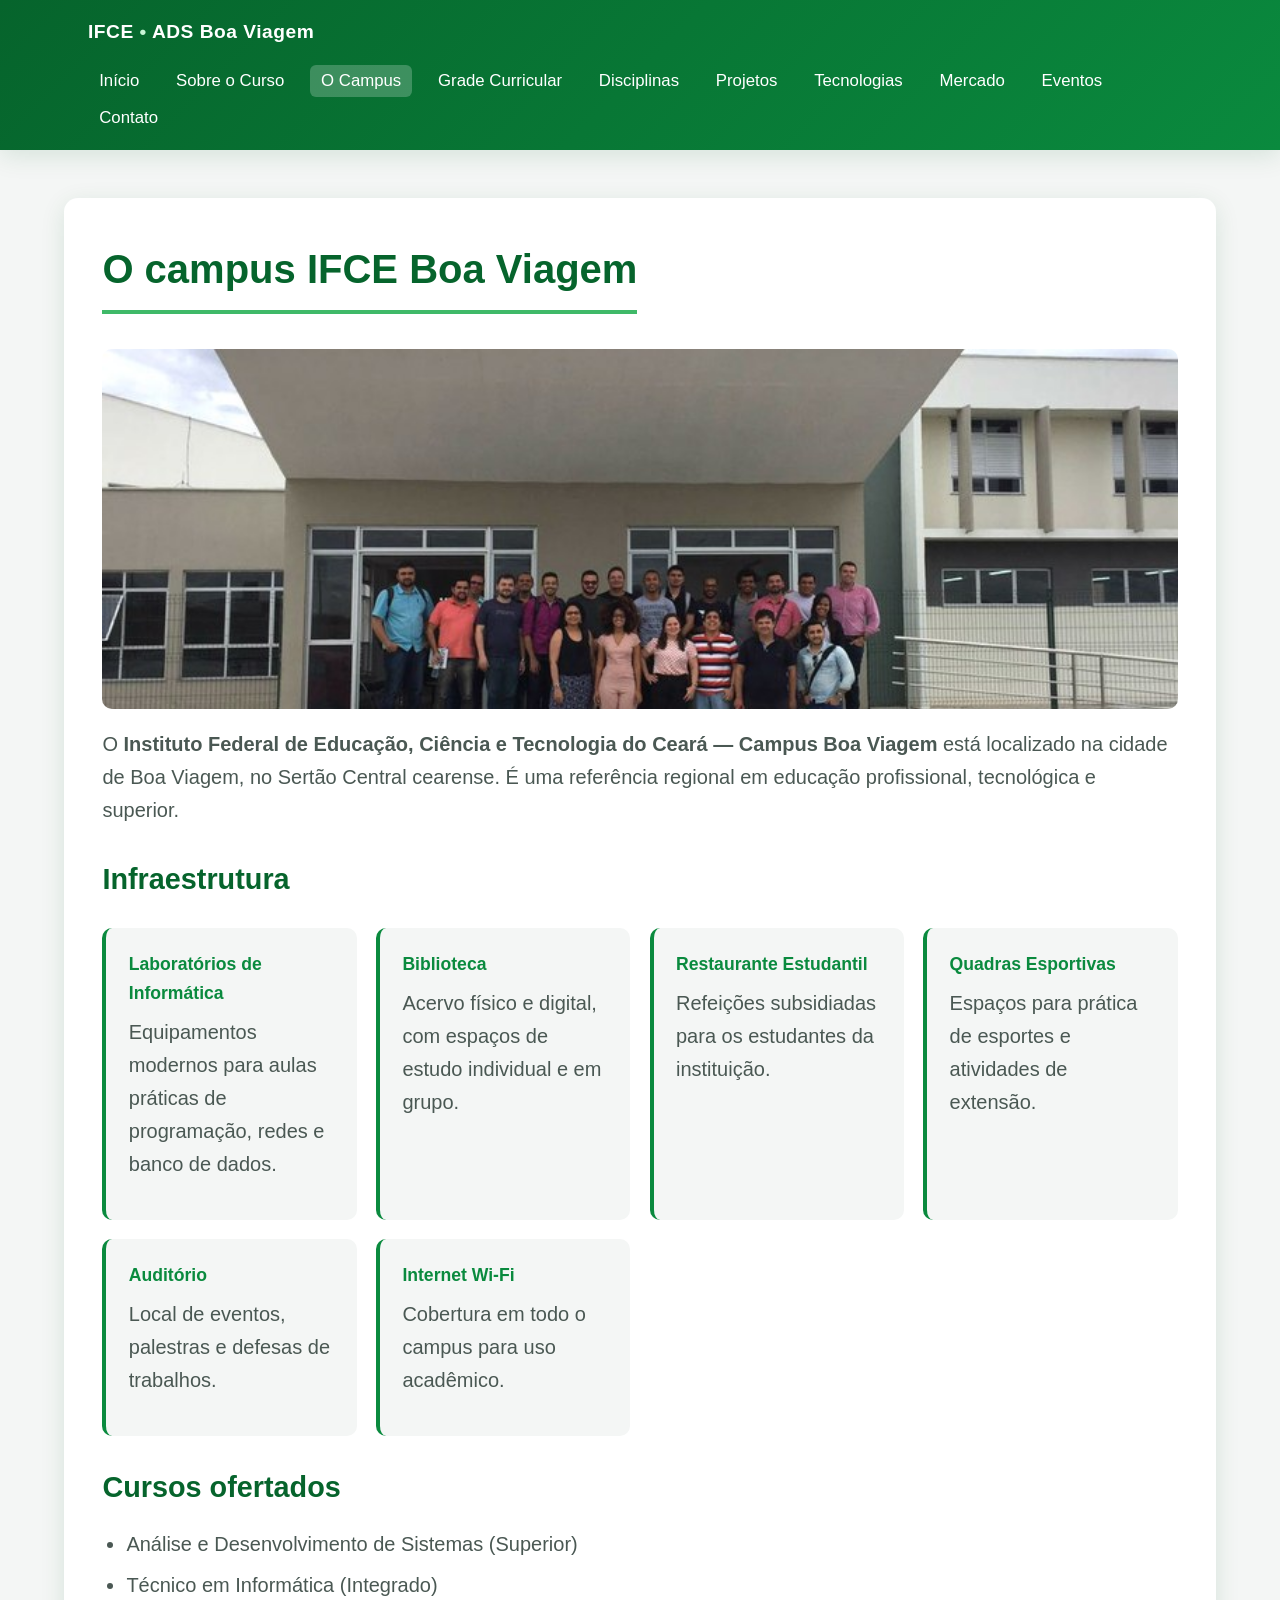
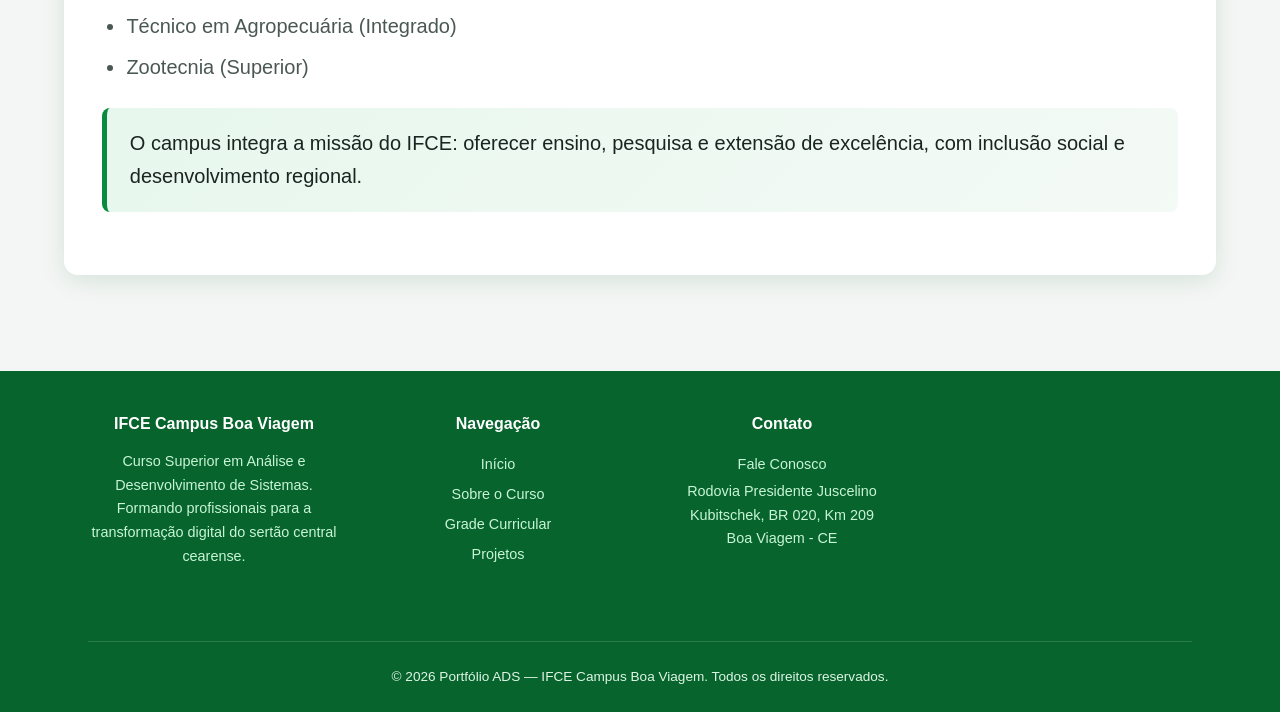
==== commit 78e0f761: "Aumenta tamanho (body 1.25rem, container 90vw, títulos maiores), centraliza footer, padroniza titles" ====
--- a/campus.html
+++ b/campus.html
@@ -3,7 +3,7 @@
   <head>
     <meta charset="UTF-8" />
     <meta name="viewport" content="width=device-width, initial-scale=1.0" />
-    <title>O Campus IFCE Boa Viagem</title>
+    <title>O Campus | ADS IFCE Boa Viagem</title>
     <meta
       name="description"
       content="Portfólio do curso de Análise e Desenvolvimento de Sistemas do IFCE Campus Boa Viagem - O Campus IFCE Boa Viagem"
@@ -11,7 +11,7 @@
     <link rel="stylesheet" href="default.css" />
   </head>
   <body>
-     <header class="topo">
+    <header class="topo">
       <div class="container topo-flex">
         <div class="logo">IFCE <span>•</span> ADS Boa Viagem</div>
         <nav>
@@ -34,9 +34,7 @@
               <a href="tecnologias.html" data-page="tecnologias.html">Tecnologias</a>
             </li>
             <li><a href="mercado.html" data-page="mercado.html">Mercado</a></li>
-           
             <li><a href="eventos.html" data-page="eventos.html">Eventos</a></li>
-            
             <li><a href="contato.html" data-page="contato.html">Contato</a></li>
           </ul>
         </nav>
@@ -45,57 +43,85 @@
     <main>
       <div class="container">
         <h1 class="titulo">O campus IFCE Boa Viagem</h1>
-        <!---Colocar a imagem do campus-->
         <img src="./img/c0e20e7d-0bf5-413f-8aed-15271212610f.jpeg" alt="Vista do campus com a equipe" class="img-destaque" />
         <p>
           O
           <strong
             >Instituto Federal de Educação, Ciência e Tecnologia do Ceará —
             Campus Boa Viagem</strong
-          >está localizado na cidade de Boa Viagem, no Sertão Central cearense.
+          >
+          está localizado na cidade de Boa Viagem, no Sertão Central cearense.
           É uma referência regional em educação profissional, tecnológica e
           superior.
         </p>
         <h2>Infraestrutura</h2>
-      <div class="grid grid-3">
-        <!---Fazer os card com alguma classe tipo com o nome card-->
-    <div class="card">
-        <h3> Laboratórios de Informática</h3><p>Equipamentos modernos para aulas práticas de programação, redes e banco de dados.</p></div>
-    <div class="card"><h3>Biblioteca</h3><p>Acervo físico e digital, com espaços de estudo individual e em grupo.</p></div>
-    <div class="card"><h3>Restaurante Estudantil</h3><p>Refeições subsidiadas para os estudantes da instituição.</p></div>
-    <div class="card" ><h3>Quadras Esportivas</h3><p>Espaços para prática de esportes e atividades de extensão.</p></div>
-    <div class="card"><h3> Auditório</h3><p>Local de eventos, palestras e defesas de trabalhos.</p></div>
-    <div class="card"><h3> Internet Wi-Fi</h3><p>Cobertura em todo o campus para uso acadêmico.</p></div>
-  </div>
-  <h2>Cursos ofertados</h2>
-  <ul class="lista">
-    <li>Análise e Desenvolvimento de Sistemas (Superior)</li>
-    <li>Técnico em Informática (Integrado)</li>
-    <li>Técnico em Agropecuária (Integrado)</li>
-    <li>Zootecnia (Superior)</li>
-  </ul>
-  <div class="destaque"><p>O campus integra a missão do IFCE: oferecer ensino, pesquisa e extensão de excelência, com inclusão social e desenvolvimento regional.</p></div>
+        <div class="grid grid-3">
+          <div class="card">
+            <h3>Laboratórios de Informática</h3>
+            <p>Equipamentos modernos para aulas práticas de programação, redes e banco de dados.</p>
+          </div>
+          <div class="card">
+            <h3>Biblioteca</h3>
+            <p>Acervo físico e digital, com espaços de estudo individual e em grupo.</p>
+          </div>
+          <div class="card">
+            <h3>Restaurante Estudantil</h3>
+            <p>Refeições subsidiadas para os estudantes da instituição.</p>
+          </div>
+          <div class="card">
+            <h3>Quadras Esportivas</h3>
+            <p>Espaços para prática de esportes e atividades de extensão.</p>
+          </div>
+          <div class="card">
+            <h3>Auditório</h3>
+            <p>Local de eventos, palestras e defesas de trabalhos.</p>
+          </div>
+          <div class="card">
+            <h3>Internet Wi-Fi</h3>
+            <p>Cobertura em todo o campus para uso acadêmico.</p>
+          </div>
+        </div>
+        <h2>Cursos ofertados</h2>
+        <ul class="lista">
+          <li>Análise e Desenvolvimento de Sistemas (Superior)</li>
+          <li>Técnico em Informática (Integrado)</li>
+          <li>Técnico em Agropecuária (Integrado)</li>
+          <li>Zootecnia (Superior)</li>
+        </ul>
+        <div class="destaque">
+          <p>O campus integra a missão do IFCE: oferecer ensino, pesquisa e extensão de excelência, com inclusão social e desenvolvimento regional.</p>
+        </div>
+      </div>
     </main>
     <footer>
-  <div class="container">
-    <div>
-      <h4>IFCE Campus Boa Viagem</h4>
-      <p style="color:#c8f5d6;font-size:.9rem">Curso Superior em Análise e Desenvolvimento de Sistemas. Formando profissionais para a transformação digital do sertão central cearense.</p>
-    </div>
-    <div>
-      <h4>Navegação</h4>
-      <a href="index.html">Início</a>
-      <a href="sobre.html">Sobre o Curso</a>
-      <a href="grade.html">Grade Curricular</a>
-      <a href="projetos.html">Projetos</a>
-    </div>
-    <div>
-      <h4>Contato</h4>
-      <a href="contato.html">Fale Conosco</a>
-      <p style="color:#c8f5d6;font-size:.9rem">Rodovia Presidente Juscelino Kubitschek, BR 020, Km 209<br>Localidade de Anafuê<br>Boa Viagem — CE, CEP 63870-000</p>
-    </div>
-    <div class="copy">© 2026 Portfólio ADS — IFCE Campus Boa Viagem. Todos os direitos reservados.</div>
-  </div>
-</footer>
+      <div class="container">
+        <div>
+          <h4>IFCE Campus Boa Viagem</h4>
+          <p style="color: #c8f5d6; font-size: 0.9rem">
+            Curso Superior em Análise e Desenvolvimento de Sistemas. Formando
+            profissionais para a transformação digital do sertão central
+            cearense.
+          </p>
+        </div>
+        <div>
+          <h4>Navegação</h4>
+          <a href="index.html">Início</a>
+          <a href="sobre.html">Sobre o Curso</a>
+          <a href="grade.html">Grade Curricular</a>
+          <a href="projetos.html">Projetos</a>
+        </div>
+        <div>
+          <h4>Contato</h4>
+          <a href="contato.html">Fale Conosco</a>
+          <p style="color: #c8f5d6; font-size: 0.9rem">
+            Rodovia Presidente Juscelino Kubitschek, BR 020, Km 209<br />Boa Viagem - CE
+          </p>
+        </div>
+        <div class="copy">
+          &copy; 2026 Portfólio ADS — IFCE Campus Boa Viagem. Todos os direitos
+          reservados.
+        </div>
+      </div>
+    </footer>
   </body>
 </html>
--- a/default.css
+++ b/default.css
@@ -28,6 +28,7 @@
 
 body {
   font-family: "Segoe UI", Tahoma, Arial, sans-serif;
+  font-size: 1.25rem;
   color: var(--texto);
   background: var(--cinza);
   line-height: 1.65;
@@ -62,9 +63,15 @@
 }
 
 .container {
-  max-width: 1100px;
+  max-width: 90vw;
   margin: 0 auto;
-  padding: 0 1.25rem;
+  padding: 0 1.5rem;
+}
+
+@media (min-width: 2000px) {
+  .container {
+    max-width: 1800px;
+  }
 }
 
 .topo-flex {
@@ -94,8 +101,8 @@
 
 nav a {
   color: #fff;
-  font-size: 0.92rem;
-  padding: 0.35rem 0.6rem;
+  font-size: 1.05rem;
+  padding: 0.4rem 0.7rem;
   border-radius: 6px;
   transition: background 0.2s;
 }
@@ -118,12 +125,12 @@
     linear-gradient(rgba(6, 100, 44, 0.7), rgba(10, 138, 62, 0.6)),
     url("../img/hero.jpg") center / cover;
   color: #fff;
-  padding: 5rem 1rem;
+  padding: clamp(3rem, 8vw, 7rem) 1rem;
   text-align: center;
 }
 
 .hero h1 {
-  font-size: 2.6rem;
+  font-size: clamp(1.8rem, 4vw, 3.2rem);
   margin-bottom: 1rem;
   text-shadow: 0 2px 8px rgba(0, 0, 0, 0.3);
 }
@@ -169,14 +176,14 @@
 
 main .container {
   background: #fff;
-  padding: 2.5rem;
+  padding: clamp(1.2rem, 3vw, 3rem);
   border-radius: 14px;
   box-shadow: var(--sombra);
 }
 
 h1.titulo {
   color: var(--verde-escuro);
-  font-size: 2rem;
+  font-size: 2.5rem;
   margin-bottom: 1rem;
   border-bottom: 4px solid var(--verde-claro);
   padding-bottom: 0.5rem;
@@ -186,7 +193,7 @@
 h2 {
   color: var(--verde-escuro);
   margin: 1.8rem 0 0.8rem;
-  font-size: 1.4rem;
+  font-size: 1.8rem;
 }
 
 h3 {
@@ -431,6 +438,7 @@
 }
 
 footer .container {
+  text-align: center;
   display: grid;
   grid-template-columns: repeat(auto-fit, minmax(220px, 1fr));
   gap: 2rem;
@@ -462,16 +470,28 @@
    RESPONSIVO (tela pequena)
    ============================================ */
 
+@media (min-width: 1600px) {
+  .container {
+    max-width: 1600px;
+  }
+}
+
 @media (max-width: 640px) {
   .hero h1 {
-    font-size: 1.9rem;
+    font-size: 1.5rem;
   }
 
   main .container {
-    padding: 1.5rem;
+    padding: 1.2rem;
+    border-radius: 10px;
   }
 
   nav ul {
     justify-content: center;
-  }
-}
+    gap: 0.2rem 0.6rem;
+  }
+
+  h1.titulo {
+    font-size: 1.5rem;
+  }
+}
